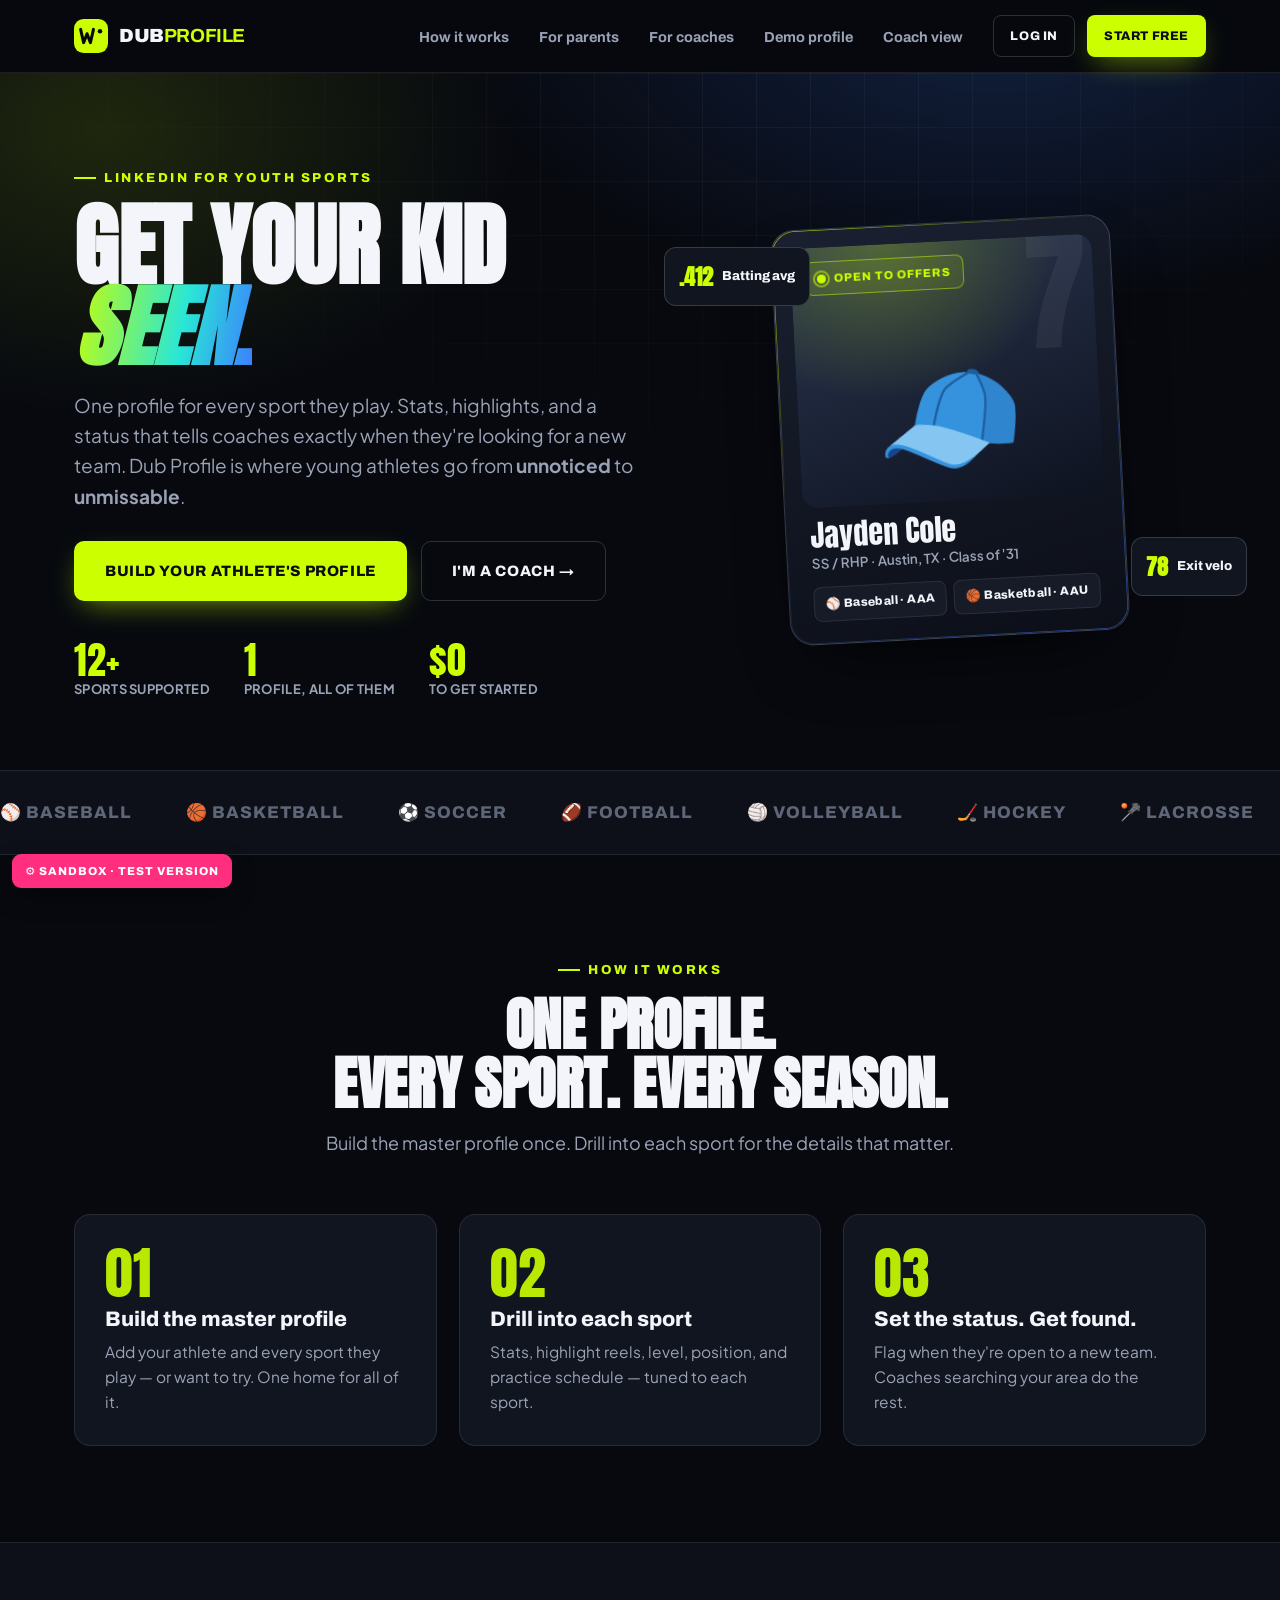
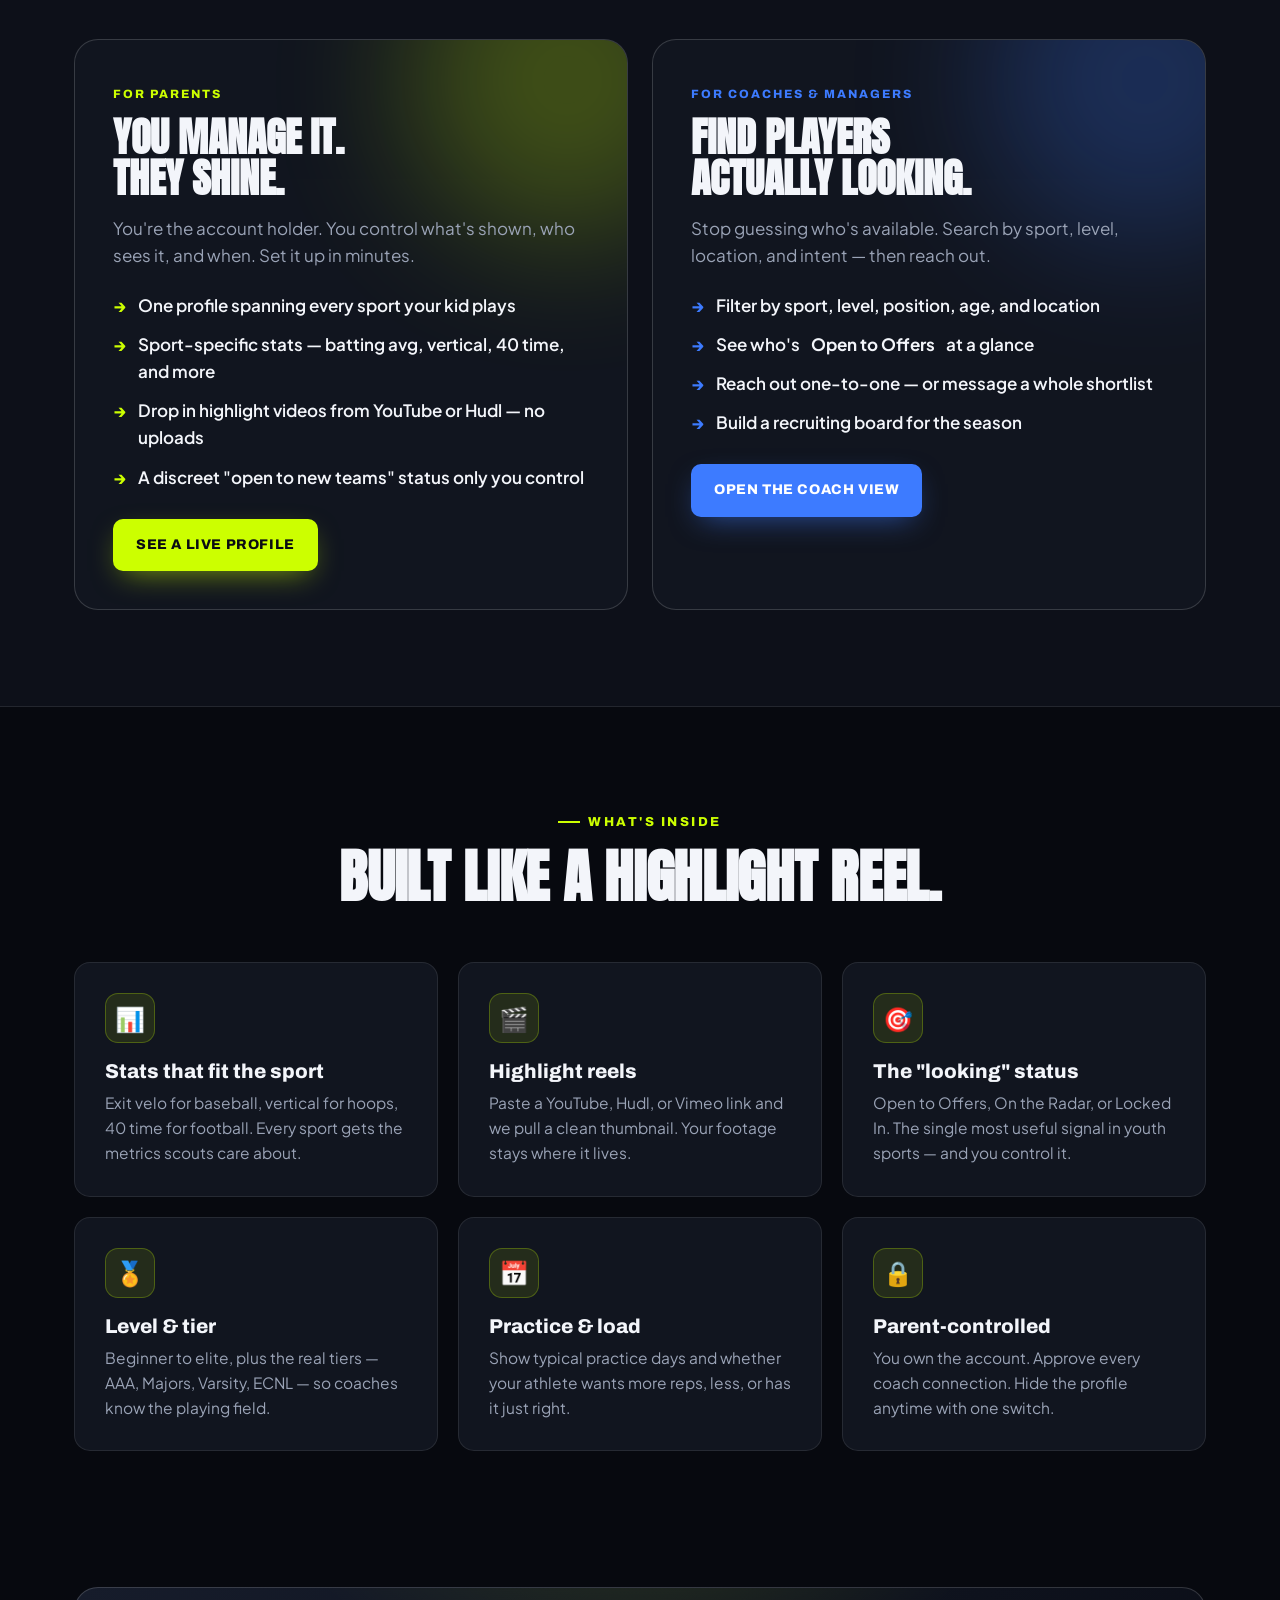
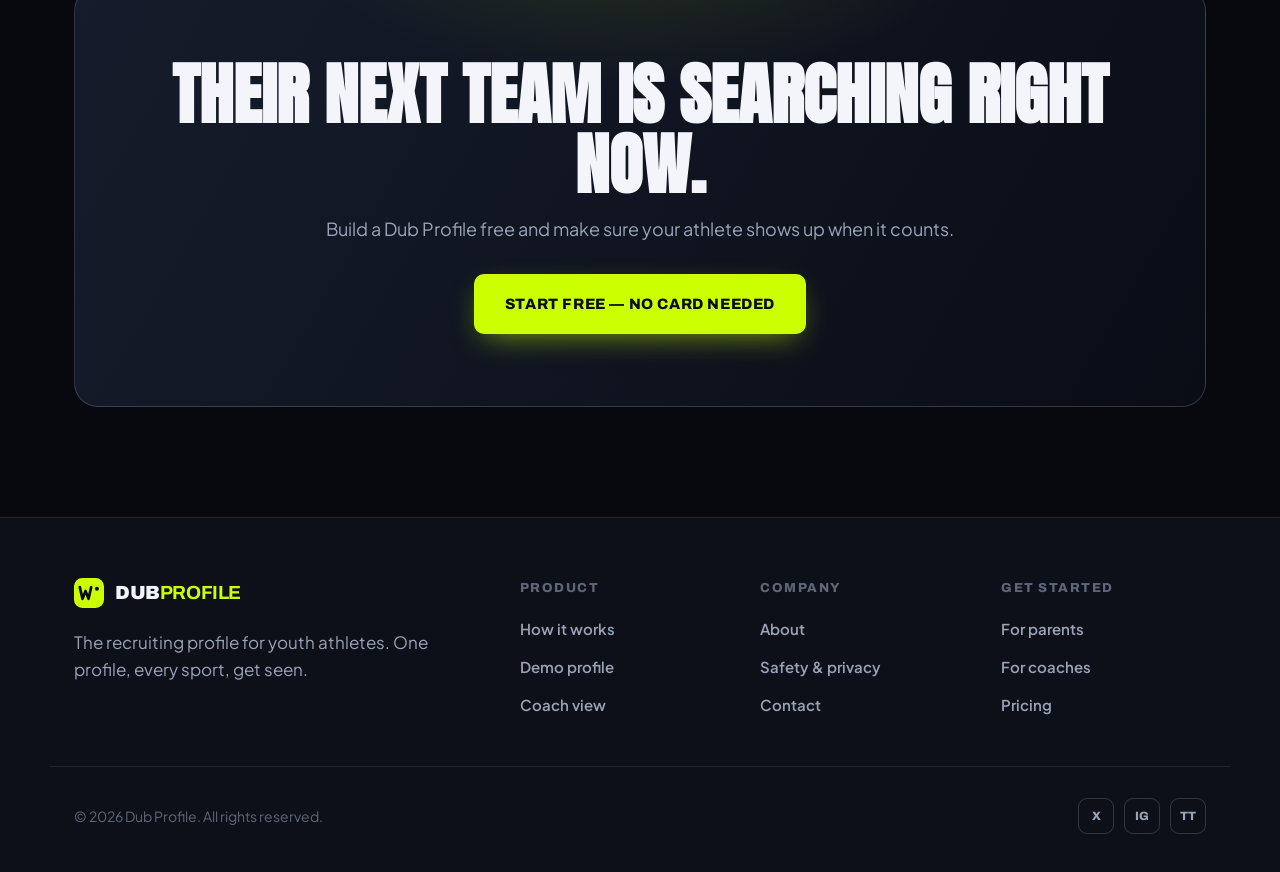
==== sandbox/index.html @ 16f97a12 "Add sandbox copy of site for safe experimentation - Full self-contained copy of the site under /sand" ====
<!DOCTYPE html>
<html lang="en">
<head>
  <meta charset="UTF-8" />
  <meta name="viewport" content="width=device-width, initial-scale=1.0" />
  <title>Dub Profile — The recruiting profile for youth athletes</title>
  <meta name="description" content="Dub Profile is where young athletes get seen. Build one master profile across every sport your kid plays, show stats and highlights, and let coaches find players who are actually looking. Free to start." />

  <meta property="og:type" content="website" />
  <meta property="og:title" content="Dub Profile — The recruiting profile for youth athletes" />
  <meta property="og:description" content="One profile, every sport. Built for parents. Loved by coaches." />
  <meta property="og:url" content="https://dubprofile.com" />
  <meta property="og:site_name" content="Dub Profile" />
  <meta name="twitter:card" content="summary_large_image" />
  <meta name="theme-color" content="#07090f" />

  <link rel="icon" href="assets/favicon.svg" type="image/svg+xml" />
  <link rel="preconnect" href="https://fonts.googleapis.com" />
  <link rel="preconnect" href="https://fonts.gstatic.com" crossorigin />
  <link href="https://fonts.googleapis.com/css2?family=Anton&family=Archivo:wght@500;600;700;800;900&family=Plus+Jakarta+Sans:wght@400;500;600;700&display=swap" rel="stylesheet" />
  <link rel="stylesheet" href="styles.css" />
</head>
<body>
  <a class="skip-link" href="#main">Skip to content</a>

  <header class="site-header" id="top">
    <div class="container header-inner">
      <a href="index.html" class="brand" aria-label="Dub Profile home">
        <span class="brand-mark" aria-hidden="true">
          <svg viewBox="0 0 36 36" width="34" height="34"><rect width="36" height="36" rx="10" fill="url(#g)"/><path d="M7 11l3.2 14 3.6-9.4L17.4 25 20.6 11" fill="none" stroke="#07090f" stroke-width="3.2" stroke-linecap="round" stroke-linejoin="round"/><circle cx="27.5" cy="13" r="2.4" fill="#07090f"/><defs><linearGradient id="g" x1="0" y1="0" x2="36" y2="36"><stop stop-color="#ccff00"/><stop offset="1" stop-color="#9fd000"/></linearGradient></defs></svg>
        </span>
        <span class="brand-name">DUB<b>PROFILE</b></span>
      </a>

      <nav class="main-nav" aria-label="Primary">
        <button class="nav-toggle" aria-expanded="false" aria-controls="nav-menu" aria-label="Toggle navigation"><span></span><span></span><span></span></button>
        <ul id="nav-menu" class="nav-menu">
          <li><a href="#how">How it works</a></li>
          <li><a href="#parents">For parents</a></li>
          <li><a href="#coaches">For coaches</a></li>
          <li><a href="athlete.html">Demo profile</a></li>
          <li><a href="discover.html">Coach view</a></li>
          <li class="nav-cta-group">
            <a href="#" class="btn btn-ghost btn-sm">Log in</a>
            <a href="#start" class="btn btn-primary btn-sm">Start free</a>
          </li>
        </ul>
      </nav>
    </div>
  </header>

  <main id="main">
    <!-- ===== Hero ===== -->
    <section class="hero">
      <div class="grid-overlay" aria-hidden="true"></div>
      <div class="container hero-grid">
        <div class="hero-copy" data-reveal>
          <span class="eyebrow">LinkedIn for youth sports</span>
          <h1>Get your kid <em class="grad-text">seen.</em></h1>
          <p class="lead">
            One profile for every sport they play. Stats, highlights, and a status that
            tells coaches exactly when they're looking for a new team. Dub Profile is where
            young athletes go from <strong>unnoticed</strong> to <strong>unmissable</strong>.
          </p>
          <div class="hero-actions" id="start">
            <a href="athlete.html" class="btn btn-primary btn-lg">Build your athlete's profile</a>
            <a href="discover.html" class="btn btn-ghost btn-lg">I'm a coach →</a>
          </div>
          <div class="hero-stats">
            <div class="hero-stat"><div class="num">12+</div><div class="lbl">Sports supported</div></div>
            <div class="hero-stat"><div class="num">1</div><div class="lbl">Profile, all of them</div></div>
            <div class="hero-stat"><div class="num">$0</div><div class="lbl">To get started</div></div>
          </div>
        </div>

        <div class="hero-visual" data-reveal>
          <div class="acard">
            <div class="acard-photo">
              <span class="jersey-no">7</span>
              <span class="acard-status"><span class="status-tag status-open"><span class="dot"></span>Open to Offers</span></span>
              <span class="silhouette">🧢</span>
            </div>
            <div class="acard-body">
              <div class="acard-name">Jayden Cole</div>
              <div class="acard-meta">SS / RHP · Austin, TX · Class of '31</div>
              <div class="acard-chips">
                <span class="sport-chip">⚾ Baseball · AAA</span>
                <span class="sport-chip">🏀 Basketball · AAU</span>
              </div>
            </div>
          </div>
          <div class="floaty floaty-1"><span class="big">.412</span> Batting avg</div>
          <div class="floaty floaty-2"><span class="big">78</span> Exit velo</div>
        </div>
      </div>
    </section>

    <!-- ===== Marquee ===== -->
    <div class="marquee-wrap" aria-hidden="true">
      <div class="marquee">
        <span>⚾ Baseball</span><span>🏀 Basketball</span><span>⚽ Soccer</span><span>🏈 Football</span>
        <span>🏐 Volleyball</span><span>🏒 Hockey</span><span>🥍 Lacrosse</span><span>🎾 Tennis</span>
        <span>🏊 Swim</span><span>🏃 Track</span><span>🤼 Wrestling</span><span>⛳ Golf</span>
        <span>⚾ Baseball</span><span>🏀 Basketball</span><span>⚽ Soccer</span><span>🏈 Football</span>
        <span>🏐 Volleyball</span><span>🏒 Hockey</span><span>🥍 Lacrosse</span><span>🎾 Tennis</span>
        <span>🏊 Swim</span><span>🏃 Track</span><span>🤼 Wrestling</span><span>⛳ Golf</span>
      </div>
    </div>

    <!-- ===== How it works ===== -->
    <section class="section" id="how">
      <div class="container">
        <div class="section-head" data-reveal>
          <span class="eyebrow">How it works</span>
          <h2>One profile.<br>Every sport. Every season.</h2>
          <p class="section-sub">Build the master profile once. Drill into each sport for the details that matter.</p>
        </div>
        <ol class="steps">
          <li class="step" data-reveal><div class="step-num">01</div><h3>Build the master profile</h3><p>Add your athlete and every sport they play — or want to try. One home for all of it.</p></li>
          <li class="step" data-reveal><div class="step-num">02</div><h3>Drill into each sport</h3><p>Stats, highlight reels, level, position, and practice schedule — tuned to each sport.</p></li>
          <li class="step" data-reveal><div class="step-num">03</div><h3>Set the status. Get found.</h3><p>Flag when they're open to a new team. Coaches searching your area do the rest.</p></li>
        </ol>
      </div>
    </section>

    <!-- ===== Two paths ===== -->
    <section class="section section-alt">
      <div class="container">
        <div class="split">
          <div class="path-card" id="parents" data-reveal>
            <span class="glow" aria-hidden="true"></span>
            <span class="tag">For parents</span>
            <h3>You manage it.<br>They shine.</h3>
            <p>You're the account holder. You control what's shown, who sees it, and when. Set it up in minutes.</p>
            <ul class="path-list">
              <li>One profile spanning every sport your kid plays</li>
              <li>Sport-specific stats — batting avg, vertical, 40 time, and more</li>
              <li>Drop in highlight videos from YouTube or Hudl — no uploads</li>
              <li>A discreet "open to new teams" status only you control</li>
            </ul>
            <a href="athlete.html" class="btn btn-primary">See a live profile</a>
          </div>

          <div class="path-card coach" id="coaches" data-reveal>
            <span class="glow" aria-hidden="true"></span>
            <span class="tag">For coaches &amp; managers</span>
            <h3>Find players<br>actually looking.</h3>
            <p>Stop guessing who's available. Search by sport, level, location, and intent — then reach out.</p>
            <ul class="path-list">
              <li>Filter by sport, level, position, age, and location</li>
              <li>See who's <strong>Open to Offers</strong> at a glance</li>
              <li>Reach out one-to-one — or message a whole shortlist</li>
              <li>Build a recruiting board for the season</li>
            </ul>
            <a href="discover.html" class="btn btn-blue">Open the coach view</a>
          </div>
        </div>
      </div>
    </section>

    <!-- ===== Features ===== -->
    <section class="section">
      <div class="container">
        <div class="section-head" data-reveal>
          <span class="eyebrow">What's inside</span>
          <h2>Built like a highlight reel.</h2>
        </div>
        <div class="feature-grid">
          <article class="feature-card" data-reveal><div class="feature-icon">📊</div><h3>Stats that fit the sport</h3><p>Exit velo for baseball, vertical for hoops, 40 time for football. Every sport gets the metrics scouts care about.</p></article>
          <article class="feature-card" data-reveal><div class="feature-icon">🎬</div><h3>Highlight reels</h3><p>Paste a YouTube, Hudl, or Vimeo link and we pull a clean thumbnail. Your footage stays where it lives.</p></article>
          <article class="feature-card" data-reveal><div class="feature-icon">🎯</div><h3>The "looking" status</h3><p>Open to Offers, On the Radar, or Locked In. The single most useful signal in youth sports — and you control it.</p></article>
          <article class="feature-card" data-reveal><div class="feature-icon">🏅</div><h3>Level &amp; tier</h3><p>Beginner to elite, plus the real tiers — AAA, Majors, Varsity, ECNL — so coaches know the playing field.</p></article>
          <article class="feature-card" data-reveal><div class="feature-icon">📅</div><h3>Practice &amp; load</h3><p>Show typical practice days and whether your athlete wants more reps, less, or has it just right.</p></article>
          <article class="feature-card" data-reveal><div class="feature-icon">🔒</div><h3>Parent-controlled</h3><p>You own the account. Approve every coach connection. Hide the profile anytime with one switch.</p></article>
        </div>
      </div>
    </section>

    <!-- ===== Final CTA ===== -->
    <section class="cta-final">
      <div class="container">
        <div class="cta-card" data-reveal>
          <h2>Their next team is searching right now.</h2>
          <p>Build a Dub Profile free and make sure your athlete shows up when it counts.</p>
          <a href="athlete.html" class="btn btn-primary btn-lg">Start free — no card needed</a>
        </div>
      </div>
    </section>
  </main>

  <footer class="site-footer">
    <div class="container footer-grid">
      <div class="footer-brand">
        <a href="index.html" class="brand"><span class="brand-mark" aria-hidden="true"><svg viewBox="0 0 36 36" width="30" height="30"><rect width="36" height="36" rx="10" fill="url(#gf)"/><path d="M7 11l3.2 14 3.6-9.4L17.4 25 20.6 11" fill="none" stroke="#07090f" stroke-width="3.2" stroke-linecap="round" stroke-linejoin="round"/><circle cx="27.5" cy="13" r="2.4" fill="#07090f"/><defs><linearGradient id="gf" x1="0" y1="0" x2="36" y2="36"><stop stop-color="#ccff00"/><stop offset="1" stop-color="#9fd000"/></linearGradient></defs></svg></span><span class="brand-name">DUB<b>PROFILE</b></span></a>
        <p class="footer-tagline">The recruiting profile for youth athletes. One profile, every sport, get seen.</p>
      </div>
      <nav class="footer-col" aria-label="Product"><h4>Product</h4><ul><li><a href="#how">How it works</a></li><li><a href="athlete.html">Demo profile</a></li><li><a href="discover.html">Coach view</a></li></ul></nav>
      <nav class="footer-col" aria-label="Company"><h4>Company</h4><ul><li><a href="#">About</a></li><li><a href="#">Safety &amp; privacy</a></li><li><a href="#">Contact</a></li></ul></nav>
      <nav class="footer-col" aria-label="Get started"><h4>Get started</h4><ul><li><a href="athlete.html">For parents</a></li><li><a href="discover.html">For coaches</a></li><li><a href="#">Pricing</a></li></ul></nav>
    </div>
    <div class="container footer-bottom">
      <p>&copy; <span data-year>2026</span> Dub Profile. All rights reserved.</p>
      <div class="footer-social"><a href="#" aria-label="X">X</a><a href="#" aria-label="Instagram">IG</a><a href="#" aria-label="TikTok">TT</a></div>
    </div>
  </footer>

  <script src="data.js"></script>
  <script src="app.js" defer></script>
</body>
</html>
---- sandbox/styles.css ----
/* ============================================================
   DUB PROFILE — design system
   Dark, electric, athletic. Trading-card energy.
   ============================================================ */

:root {
  --bg:        #07090f;
  --bg-2:      #0d1019;
  --panel:     #11151f;
  --panel-2:   #161b27;
  --line:      rgba(255,255,255,.09);
  --line-2:    rgba(255,255,255,.16);

  --ink:       #f3f5fa;
  --muted:     #9aa3b6;
  --faint:     #5e6678;

  --volt:      #ccff00;   /* signature win-green */
  --volt-deep: #9fd000;
  --blue:      #3d7bff;
  --magenta:   #ff2e7e;
  --cyan:      #29e7d6;

  --r:    16px;
  --r-sm: 9px;
  --r-lg: 24px;

  --maxw: 1180px;

  --shadow:    0 30px 70px -30px rgba(0,0,0,.85);
  --glow-volt: 0 0 0 1px rgba(204,255,0,.35), 0 12px 40px -10px rgba(204,255,0,.35);

  --display: 'Anton', 'Arial Narrow', sans-serif;
  --head:    'Archivo', system-ui, sans-serif;
  --body:    'Plus Jakarta Sans', system-ui, -apple-system, sans-serif;
}

* { box-sizing: border-box; }

html { scroll-behavior: smooth; scroll-padding-top: 90px; }

body {
  margin: 0;
  background: var(--bg);
  color: var(--ink);
  font-family: var(--body);
  font-size: 17px;
  line-height: 1.6;
  -webkit-font-smoothing: antialiased;
  overflow-x: hidden;
}

img { max-width: 100%; display: block; }
a { color: inherit; text-decoration: none; }

.container { width: 100%; max-width: var(--maxw); margin: 0 auto; padding: 0 24px; }
.container.narrow { max-width: 820px; }

.visually-hidden,
.skip-link:not(:focus) {
  position: absolute; width: 1px; height: 1px; padding: 0; margin: -1px;
  overflow: hidden; clip: rect(0 0 0 0); white-space: nowrap; border: 0;
}
.skip-link {
  position: fixed; top: 12px; left: 12px; z-index: 999;
  background: var(--volt); color: #000; padding: 10px 16px; border-radius: 6px;
  font-weight: 800;
}

/* ---------- Typography ---------- */
h1, h2, h3 { margin: 0; line-height: 1.02; }

.display {
  font-family: var(--display);
  font-weight: 400;
  text-transform: uppercase;
  letter-spacing: .5px;
  line-height: .92;
}

.eyebrow {
  display: inline-flex; align-items: center; gap: 8px;
  font-family: var(--head);
  font-weight: 800;
  font-size: 13px;
  letter-spacing: 2.5px;
  text-transform: uppercase;
  color: var(--volt);
}
.eyebrow::before {
  content: ""; width: 22px; height: 2px; background: var(--volt);
}

.grad-text {
  background: linear-gradient(100deg, var(--volt), var(--cyan) 60%, var(--blue));
  -webkit-background-clip: text; background-clip: text; color: transparent;
}

/* ---------- Buttons (sharp, athletic — no pills) ---------- */
.btn {
  --b: var(--ink);
  display: inline-flex; align-items: center; justify-content: center; gap: 9px;
  font-family: var(--head);
  font-weight: 800;
  font-size: 14px;
  letter-spacing: .6px;
  text-transform: uppercase;
  padding: 14px 22px;
  border-radius: 10px;
  border: 1.5px solid transparent;
  cursor: pointer;
  transition: transform .12s ease, box-shadow .2s ease, background .2s ease, color .2s ease;
  white-space: nowrap;
}
.btn:active { transform: translateY(1px); }

.btn-primary {
  background: var(--volt); color: #0a0c12;
  box-shadow: 0 10px 30px -10px rgba(204,255,0,.6);
}
.btn-primary:hover { box-shadow: var(--glow-volt); transform: translateY(-2px); }

.btn-blue { background: var(--blue); color: #fff; box-shadow: 0 10px 30px -10px rgba(61,123,255,.6); }
.btn-blue:hover { transform: translateY(-2px); }

.btn-ghost { background: transparent; color: var(--ink); border-color: var(--line-2); }
.btn-ghost:hover { border-color: var(--volt); color: var(--volt); }

.btn-outline { background: transparent; color: var(--ink); border-color: var(--line-2); }
.btn-outline:hover { border-color: var(--ink); background: rgba(255,255,255,.04); }

.btn-light { background: #fff; color: #0a0c12; }
.btn-light:hover { transform: translateY(-2px); box-shadow: 0 16px 40px -14px rgba(255,255,255,.4); }

.btn-lg { padding: 17px 30px; font-size: 15px; }
.btn-sm { padding: 10px 16px; font-size: 12.5px; border-radius: 8px; }
.btn-block { width: 100%; }

/* ---------- Header ---------- */
.site-header {
  position: sticky; top: 0; z-index: 100;
  background: rgba(7,9,15,.72);
  backdrop-filter: blur(14px);
  border-bottom: 1px solid var(--line);
}
.header-inner { display: flex; align-items: center; justify-content: space-between; height: 72px; }

.brand { display: inline-flex; align-items: center; gap: 11px; font-family: var(--head); font-weight: 900; }
.brand-mark { display: grid; place-items: center; }
.brand-name { font-size: 19px; letter-spacing: -.4px; }
.brand-name b { color: var(--volt); }

.main-nav { display: flex; align-items: center; }
.nav-menu { list-style: none; display: flex; align-items: center; gap: 30px; margin: 0; padding: 0; }
.nav-menu a:not(.btn) {
  font-family: var(--head); font-weight: 700; font-size: 14.5px; color: var(--muted);
  transition: color .15s;
}
.nav-menu a:not(.btn):hover { color: var(--ink); }
.nav-cta-group { display: flex; align-items: center; gap: 12px; }

.nav-toggle { display: none; background: none; border: 0; cursor: pointer; padding: 8px; }
.nav-toggle span { display: block; width: 24px; height: 2.5px; background: var(--ink); border-radius: 2px; margin: 5px 0; transition: .25s; }

/* ---------- Hero ---------- */
.hero { position: relative; padding: 86px 0 70px; overflow: hidden; }
.hero::before {
  content: ""; position: absolute; inset: 0; z-index: -2;
  background:
    radial-gradient(900px 480px at 78% -8%, rgba(61,123,255,.20), transparent 60%),
    radial-gradient(760px 520px at 8% 8%, rgba(204,255,0,.12), transparent 55%);
}
.grid-overlay {
  position: absolute; inset: 0; z-index: -1; opacity: .5;
  background-image:
    linear-gradient(var(--line) 1px, transparent 1px),
    linear-gradient(90deg, var(--line) 1px, transparent 1px);
  background-size: 54px 54px;
  -webkit-mask-image: radial-gradient(1100px 600px at 60% 0%, #000, transparent 75%);
          mask-image: radial-gradient(1100px 600px at 60% 0%, #000, transparent 75%);
}

.hero-grid { display: grid; grid-template-columns: 1.05fr .95fr; gap: 56px; align-items: center; }

.hero h1 {
  font-family: var(--display); text-transform: uppercase;
  font-size: clamp(46px, 7vw, 92px); line-height: .9; letter-spacing: -.5px;
  margin: 18px 0 0;
}
.hero h1 em { font-style: italic; }
.hero .lead { font-size: 19px; color: var(--muted); max-width: 30em; margin: 22px 0 0; }

.hero-actions { display: flex; flex-wrap: wrap; gap: 14px; margin-top: 30px; }

.hero-stats { display: flex; gap: 34px; margin-top: 40px; flex-wrap: wrap; }
.hero-stat .num { font-family: var(--display); font-size: 38px; color: var(--volt); line-height: 1; }
.hero-stat .lbl { font-size: 13px; color: var(--muted); letter-spacing: .3px; text-transform: uppercase; font-weight: 700; }

/* ---------- Athlete trading card (hero visual) ---------- */
.hero-visual { position: relative; display: grid; place-items: center; }

.acard {
  position: relative; width: 340px; border-radius: var(--r-lg);
  background: linear-gradient(165deg, #1a2030, #0c0f18);
  border: 1px solid var(--line-2);
  box-shadow: var(--shadow);
  padding: 18px; transform: rotate(-3deg);
  transition: transform .4s cubic-bezier(.2,.8,.2,1);
}
.hero-visual:hover .acard { transform: rotate(0); }
.acard::before {
  content: ""; position: absolute; inset: 0; border-radius: inherit; padding: 1px;
  background: linear-gradient(140deg, rgba(204,255,0,.6), transparent 40%, rgba(61,123,255,.5));
  -webkit-mask: linear-gradient(#000 0 0) content-box, linear-gradient(#000 0 0);
  -webkit-mask-composite: xor; mask-composite: exclude; pointer-events: none;
}
.acard-photo {
  height: 260px; border-radius: 16px; position: relative; overflow: hidden;
  background:
    radial-gradient(120% 120% at 30% 0%, rgba(204,255,0,.25), transparent 50%),
    linear-gradient(160deg, #2a3550, #0e1320);
  display: grid; place-items: end center;
}
.acard-photo .jersey-no {
  position: absolute; top: -8px; right: 6px; font-family: var(--display);
  font-size: 130px; color: rgba(255,255,255,.06); line-height: 1;
}
.acard-photo .silhouette { font-size: 120px; filter: grayscale(.2); margin-bottom: -6px; }
.acard-status {
  position: absolute; top: 14px; left: 14px;
}

.acard-body { padding: 14px 6px 4px; }
.acard-name { font-family: var(--display); font-size: 30px; line-height: .9; }
.acard-meta { color: var(--muted); font-size: 13.5px; font-weight: 600; margin-top: 4px; }
.acard-chips { display: flex; gap: 7px; flex-wrap: wrap; margin-top: 12px; }

.sport-chip {
  display: inline-flex; align-items: center; gap: 6px;
  font-family: var(--head); font-weight: 800; font-size: 12px; letter-spacing: .4px;
  padding: 7px 11px; border-radius: 8px;
  background: var(--panel-2); border: 1px solid var(--line); color: var(--ink);
}

.floaty {
  position: absolute; background: var(--panel); border: 1px solid var(--line-2);
  border-radius: 12px; padding: 11px 14px; box-shadow: var(--shadow);
  font-family: var(--head); font-weight: 800; font-size: 13px;
  display: flex; align-items: center; gap: 9px;
}
.floaty .big { font-family: var(--display); font-size: 22px; color: var(--volt); }
.floaty-1 { top: 6%; left: -6%; }
.floaty-2 { bottom: 10%; right: -8%; }

/* ---------- Status tag (the signature feature) ---------- */
.status-tag {
  display: inline-flex; align-items: center; gap: 8px;
  font-family: var(--head); font-weight: 800; font-size: 11.5px; letter-spacing: 1px;
  text-transform: uppercase; padding: 7px 12px 7px 11px;
  border-radius: 8px; border: 1px solid;
  backdrop-filter: blur(4px);
}
.status-tag .dot { width: 9px; height: 9px; border-radius: 50%; position: relative; }
.status-tag .dot::after {
  content: ""; position: absolute; inset: -4px; border-radius: 50%;
  border: 2px solid currentColor; opacity: .55; animation: pulse 1.8s ease-out infinite;
}
@keyframes pulse { 0% { transform: scale(.7); opacity: .7; } 100% { transform: scale(1.7); opacity: 0; } }

.status-open    { color: var(--volt);    border-color: rgba(204,255,0,.5);  background: rgba(204,255,0,.08); }
.status-open .dot    { background: var(--volt); }
.status-radar   { color: var(--cyan);    border-color: rgba(41,231,214,.5); background: rgba(41,231,214,.08); }
.status-radar .dot   { background: var(--cyan); }
.status-locked  { color: var(--muted);   border-color: var(--line-2);        background: rgba(255,255,255,.03); }
.status-locked .dot  { background: var(--faint); }
.status-locked .dot::after { animation: none; }

/* ---------- Sections ---------- */
.section { padding: 96px 0; position: relative; }
.section-alt { background: var(--bg-2); border-top: 1px solid var(--line); border-bottom: 1px solid var(--line); }

.section-head { max-width: 720px; margin: 0 auto 56px; text-align: center; }
.section-head.left { margin-left: 0; text-align: left; }
.section-head h2 {
  font-family: var(--display); text-transform: uppercase;
  font-size: clamp(34px, 5vw, 58px); margin-top: 14px; letter-spacing: -.3px;
}
.section-sub { color: var(--muted); font-size: 18px; margin-top: 16px; }

/* ---------- Marquee logos ---------- */
.marquee-wrap { padding: 28px 0; border-top: 1px solid var(--line); border-bottom: 1px solid var(--line); background: var(--bg-2); overflow: hidden; }
.marquee { display: flex; gap: 54px; white-space: nowrap; animation: scroll 28s linear infinite; width: max-content; }
.marquee span { font-family: var(--head); font-weight: 800; font-size: 17px; color: var(--faint); letter-spacing: 1px; text-transform: uppercase; }
@keyframes scroll { to { transform: translateX(-50%); } }

/* ---------- Split: parents / coaches ---------- */
.split { display: grid; grid-template-columns: 1fr 1fr; gap: 24px; }
.path-card {
  position: relative; padding: 38px; border-radius: var(--r-lg); overflow: hidden;
  border: 1px solid var(--line-2); background: var(--panel);
}
.path-card .tag { font-family: var(--head); font-weight: 800; font-size: 12px; letter-spacing: 2px; text-transform: uppercase; color: var(--volt); }
.path-card.coach .tag { color: var(--blue); }
.path-card h3 { font-family: var(--display); font-size: 40px; text-transform: uppercase; margin: 12px 0 14px; }
.path-card p { color: var(--muted); }
.path-list { list-style: none; padding: 0; margin: 22px 0 28px; display: grid; gap: 12px; }
.path-list li { display: flex; gap: 11px; align-items: flex-start; font-weight: 600; }
.path-list li::before { content: "→"; color: var(--volt); font-weight: 900; }
.path-card.coach .path-list li::before { color: var(--blue); }
.path-card .glow { position: absolute; width: 320px; height: 320px; border-radius: 50%; filter: blur(70px); opacity: .25; z-index: 0; }
.path-card .glow { background: var(--volt); top: -120px; right: -100px; }
.path-card.coach .glow { background: var(--blue); }
.path-card > * { position: relative; z-index: 1; }

/* ---------- Feature grid ---------- */
.feature-grid { display: grid; grid-template-columns: repeat(3, 1fr); gap: 20px; }
.feature-card {
  padding: 30px; border-radius: var(--r); background: var(--panel);
  border: 1px solid var(--line); transition: border-color .2s, transform .2s, background .2s;
}
.feature-card:hover { border-color: var(--line-2); transform: translateY(-4px); background: var(--panel-2); }
.feature-icon {
  width: 50px; height: 50px; border-radius: 13px; display: grid; place-items: center;
  font-size: 24px; background: rgba(204,255,0,.1); border: 1px solid rgba(204,255,0,.25); margin-bottom: 18px;
}
.feature-card h3 { font-family: var(--head); font-weight: 800; font-size: 20px; }
.feature-card p { color: var(--muted); margin: 10px 0 0; font-size: 15.5px; }

/* ---------- Steps ---------- */
.steps { list-style: none; counter-reset: s; padding: 0; margin: 0; display: grid; grid-template-columns: repeat(3,1fr); gap: 22px; }
.step { position: relative; padding: 30px; border-radius: var(--r); background: var(--panel); border: 1px solid var(--line); }
.step-num { font-family: var(--display); font-size: 56px; color: var(--volt); line-height: 1; opacity: .9; }
.step h3 { font-family: var(--head); font-weight: 800; font-size: 21px; margin: 8px 0 10px; }
.step p { color: var(--muted); margin: 0; font-size: 15.5px; }

/* ---------- Final CTA ---------- */
.cta-final { padding: 40px 0 110px; }
.cta-card {
  position: relative; overflow: hidden; text-align: center;
  padding: 72px 32px; border-radius: var(--r-lg);
  background: linear-gradient(120deg, #161c2b, #0a0d16);
  border: 1px solid var(--line-2);
}
.cta-card::after {
  content: ""; position: absolute; inset: 0; z-index: 0; opacity: .5;
  background: radial-gradient(600px 300px at 50% -20%, rgba(204,255,0,.25), transparent 60%);
}
.cta-card > * { position: relative; z-index: 1; }
.cta-card h2 { font-family: var(--display); font-size: clamp(36px,5.5vw,68px); text-transform: uppercase; }
.cta-card p { color: var(--muted); font-size: 18px; margin: 16px auto 30px; max-width: 36em; }

/* ---------- Footer ---------- */
.site-footer { border-top: 1px solid var(--line); background: var(--bg-2); padding: 60px 0 30px; }
.footer-grid { display: grid; grid-template-columns: 2fr 1fr 1fr 1fr; gap: 36px; }
.footer-tagline { color: var(--muted); margin: 14px 0 0; max-width: 24em; }
.footer-col h4 { font-family: var(--head); font-weight: 800; font-size: 13px; letter-spacing: 1.5px; text-transform: uppercase; color: var(--faint); margin: 0 0 16px; }
.footer-col ul { list-style: none; padding: 0; margin: 0; display: grid; gap: 11px; }
.footer-col a { color: var(--muted); font-weight: 600; font-size: 15px; }
.footer-col a:hover { color: var(--ink); }
.footer-bottom { display: flex; justify-content: space-between; align-items: center; margin-top: 48px; padding-top: 24px; border-top: 1px solid var(--line); color: var(--faint); font-size: 14px; }
.footer-social { display: flex; gap: 10px; }
.footer-social a { width: 36px; height: 36px; display: grid; place-items: center; border: 1px solid var(--line-2); border-radius: 9px; font-family: var(--head); font-weight: 800; font-size: 12px; color: var(--muted); }
.footer-social a:hover { border-color: var(--volt); color: var(--volt); }

/* ============================================================
   APP PAGES (athlete / sport / discover)
   ============================================================ */
.subnav { display: flex; align-items: center; gap: 14px; padding: 18px 0; color: var(--muted); font-weight: 700; font-size: 14px; }
.subnav a { color: var(--muted); display: inline-flex; align-items: center; gap: 7px; }
.subnav a:hover { color: var(--volt); }
.crumb-sep { color: var(--faint); }

/* Athlete master profile */
.profile-hero { padding: 30px 0 10px; position: relative; }
.profile-banner {
  height: 200px; border-radius: var(--r-lg); position: relative; overflow: hidden;
  background:
    radial-gradient(110% 180% at 12% 0%, rgba(204,255,0,.30), transparent 45%),
    radial-gradient(120% 160% at 95% 10%, rgba(61,123,255,.35), transparent 50%),
    linear-gradient(120deg, #1b2236, #0a0e18);
  border: 1px solid var(--line-2);
}
.profile-banner .watermark { position: absolute; right: 24px; bottom: -34px; font-family: var(--display); font-size: 200px; color: rgba(255,255,255,.05); line-height: 1; }

.profile-id { display: flex; gap: 26px; align-items: flex-end; margin-top: -64px; padding: 0 8px; position: relative; z-index: 2; flex-wrap: wrap; }
.profile-avatar {
  width: 140px; height: 140px; border-radius: 22px; flex: 0 0 auto;
  background: linear-gradient(160deg, #2b354f, #11151f);
  border: 3px solid var(--bg); display: grid; place-items: center;
  font-family: var(--display); font-size: 52px; color: var(--volt);
  box-shadow: var(--shadow);
}
.profile-id-main { flex: 1 1 320px; padding-bottom: 6px; }
.profile-id-main h1 { font-family: var(--display); font-size: clamp(40px,6vw,68px); text-transform: uppercase; line-height: .9; }
.profile-id-meta { display: flex; flex-wrap: wrap; gap: 8px 18px; color: var(--muted); font-weight: 600; margin-top: 10px; }
.profile-id-meta b { color: var(--ink); }
.profile-id-actions { display: flex; gap: 12px; padding-bottom: 8px; flex-wrap: wrap; }

.section-label { font-family: var(--head); font-weight: 800; letter-spacing: 1.5px; text-transform: uppercase; font-size: 13px; color: var(--faint); margin: 50px 0 18px; }

/* Sport cards on master profile */
.sport-grid { display: grid; grid-template-columns: repeat(auto-fill, minmax(280px, 1fr)); gap: 20px; }
.sportcard {
  position: relative; display: block; border-radius: var(--r); overflow: hidden;
  border: 1px solid var(--line-2); background: var(--panel);
  transition: transform .2s, border-color .2s, box-shadow .2s; text-align: left;
}
.sportcard:hover { transform: translateY(-5px); border-color: var(--volt); box-shadow: 0 24px 50px -24px rgba(204,255,0,.3); }
.sportcard-top {
  height: 132px; position: relative; display: flex; align-items: center; justify-content: center;
  font-size: 58px;
}
.sportcard-fav { position: absolute; top: 12px; right: 14px; font-size: 20px; filter: drop-shadow(0 2px 6px rgba(0,0,0,.5)); }
.sportcard-status { position: absolute; left: 14px; bottom: 14px; }
.sportcard-body { padding: 18px; }
.sportcard-body h3 { font-family: var(--display); font-size: 28px; text-transform: uppercase; }
.sportcard-line { color: var(--muted); font-size: 14px; font-weight: 600; margin-top: 6px; display: flex; gap: 8px; flex-wrap: wrap; }
.sportcard-line .lvl { color: var(--volt); }
.sportcard-cta { display: flex; align-items: center; gap: 8px; margin-top: 16px; font-family: var(--head); font-weight: 800; font-size: 13px; text-transform: uppercase; letter-spacing: .5px; color: var(--ink); }
.sportcard:hover .sportcard-cta { color: var(--volt); }
.sportcard-cta .arrow { transition: transform .2s; }
.sportcard:hover .sportcard-cta .arrow { transform: translateX(5px); }

/* add-sport tile */
.addcard {
  border: 1.5px dashed var(--line-2); background: transparent; border-radius: var(--r);
  display: grid; place-items: center; min-height: 280px; color: var(--muted);
  font-family: var(--head); font-weight: 800; text-transform: uppercase; letter-spacing: .5px; cursor: pointer;
  transition: border-color .2s, color .2s;
}
.addcard:hover { border-color: var(--volt); color: var(--volt); }
.addcard .plus { font-size: 40px; line-height: 1; }

/* Sport detail page */
.sport-head { display: grid; grid-template-columns: 1fr auto; gap: 24px; align-items: center; padding: 22px 0 8px; }
.sport-title { display: flex; align-items: center; gap: 18px; }
.sport-emoji { font-size: 56px; }
.sport-title h1 { font-family: var(--display); font-size: clamp(40px,6vw,72px); text-transform: uppercase; line-height: .9; }
.sport-title .who { color: var(--muted); font-weight: 700; margin-top: 4px; }

.detail-grid { display: grid; grid-template-columns: 1.4fr 1fr; gap: 24px; align-items: start; margin-top: 26px; }
@media (max-width: 900px){ .detail-grid { grid-template-columns: 1fr; } }

.panel { background: var(--panel); border: 1px solid var(--line); border-radius: var(--r); padding: 26px; }
.panel + .panel { margin-top: 24px; }
.panel-title { font-family: var(--head); font-weight: 800; text-transform: uppercase; letter-spacing: 1px; font-size: 14px; color: var(--faint); margin: 0 0 18px; display: flex; align-items: center; justify-content: space-between; }

/* stat blocks */
.stat-grid { display: grid; grid-template-columns: repeat(auto-fill, minmax(120px,1fr)); gap: 14px; }
.stat {
  background: var(--bg-2); border: 1px solid var(--line); border-radius: 12px; padding: 16px;
  position: relative; overflow: hidden;
}
.stat .v { font-family: var(--display); font-size: 34px; line-height: 1; color: var(--ink); }
.stat .k { font-size: 11.5px; text-transform: uppercase; letter-spacing: .8px; color: var(--muted); font-weight: 700; margin-top: 8px; }
.stat.accent .v { color: var(--volt); }

.tier-row { display: flex; flex-wrap: wrap; gap: 10px; }
.tier {
  font-family: var(--head); font-weight: 800; font-size: 13px; padding: 9px 14px; border-radius: 9px;
  background: var(--bg-2); border: 1px solid var(--line); color: var(--muted);
  text-transform: uppercase; letter-spacing: .5px;
}
.tier.on { background: rgba(204,255,0,.12); border-color: rgba(204,255,0,.4); color: var(--volt); }

/* highlight reel */
.reel { display: grid; grid-template-columns: repeat(2,1fr); gap: 14px; }
.reel-item {
  position: relative; border-radius: 12px; overflow: hidden; aspect-ratio: 16/10;
  border: 1px solid var(--line-2); display: grid; place-items: center; cursor: pointer;
}
.reel-item .play {
  width: 54px; height: 54px; border-radius: 50%; background: rgba(0,0,0,.5);
  display: grid; place-items: center; border: 2px solid #fff; backdrop-filter: blur(2px);
  transition: transform .2s, background .2s;
}
.reel-item:hover .play { transform: scale(1.1); background: var(--volt); }
.reel-item:hover .play .tri { border-left-color: #000; }
.play .tri { width: 0; height: 0; border-left: 16px solid #fff; border-top: 10px solid transparent; border-bottom: 10px solid transparent; margin-left: 4px; }
.reel-item .cap { position: absolute; left: 12px; bottom: 10px; font-family: var(--head); font-weight: 800; font-size: 13px; text-shadow: 0 2px 8px rgba(0,0,0,.8); }
.reel-item .dur { position: absolute; right: 10px; bottom: 10px; font-size: 11px; font-weight: 700; background: rgba(0,0,0,.7); padding: 3px 7px; border-radius: 6px; }

.photo-grid { display: grid; grid-template-columns: repeat(3,1fr); gap: 12px; }
.photo {
  aspect-ratio: 1; border-radius: 12px; border: 1px solid var(--line-2);
  display: grid; place-items: center; font-size: 34px; position: relative; overflow: hidden;
}

/* practice / availability side */
.kv { display: flex; justify-content: space-between; align-items: center; padding: 13px 0; border-bottom: 1px solid var(--line); }
.kv:last-child { border-bottom: 0; }
.kv .k { color: var(--muted); font-weight: 600; font-size: 14.5px; }
.kv .v { font-family: var(--head); font-weight: 800; }

.intent-card { text-align: center; }
.intent-card .status-tag { font-size: 13px; padding: 10px 16px; }
.want-meter { display: flex; gap: 6px; margin-top: 8px; }
.want-meter .seg { flex: 1; height: 8px; border-radius: 4px; background: var(--bg-2); border: 1px solid var(--line); }
.want-meter .seg.on { background: var(--volt); border-color: var(--volt); }

/* ---------- Discover (coach) ---------- */
.discover-head { padding: 36px 0 10px; }
.discover-head h1 { font-family: var(--display); font-size: clamp(40px,6vw,70px); text-transform: uppercase; line-height: .9; }
.discover-layout { display: grid; grid-template-columns: 270px 1fr; gap: 28px; align-items: start; margin: 24px 0 80px; }
@media (max-width: 900px){ .discover-layout { grid-template-columns: 1fr; } }

.filters { position: sticky; top: 90px; background: var(--panel); border: 1px solid var(--line); border-radius: var(--r); padding: 22px; }
.filter-group { padding: 16px 0; border-bottom: 1px solid var(--line); }
.filter-group:first-child { padding-top: 0; }
.filter-group:last-child { border-bottom: 0; padding-bottom: 0; }
.filter-group h4 { font-family: var(--head); font-weight: 800; text-transform: uppercase; letter-spacing: 1px; font-size: 12.5px; color: var(--faint); margin: 0 0 12px; }
.chips { display: flex; flex-wrap: wrap; gap: 8px; }
.chip {
  font-family: var(--head); font-weight: 700; font-size: 12.5px; padding: 8px 12px; border-radius: 8px;
  background: var(--bg-2); border: 1px solid var(--line); color: var(--muted); cursor: pointer;
  transition: .15s; user-select: none;
}
.chip:hover { border-color: var(--line-2); color: var(--ink); }
.chip.on { background: var(--volt); border-color: var(--volt); color: #0a0c12; }
.range-input { width: 100%; accent-color: var(--volt); }

.discover-toolbar { display: flex; justify-content: space-between; align-items: center; margin-bottom: 18px; flex-wrap: wrap; gap: 12px; }
.result-count { font-family: var(--head); font-weight: 800; }
.result-count b { color: var(--volt); }

.recruit-grid { display: grid; grid-template-columns: repeat(auto-fill, minmax(255px,1fr)); gap: 18px; }
.recruit {
  border-radius: var(--r); border: 1px solid var(--line-2); background: var(--panel); overflow: hidden;
  display: flex; flex-direction: column; transition: transform .2s, border-color .2s;
}
.recruit:hover { transform: translateY(-4px); border-color: var(--line-2); }
.recruit-top { height: 92px; position: relative; display: flex; align-items: flex-end; padding: 12px; }
.recruit-av {
  width: 58px; height: 58px; border-radius: 14px; border: 2px solid var(--bg); margin-bottom: -28px;
  display: grid; place-items: center; font-family: var(--display); font-size: 24px; color: var(--volt);
  background: linear-gradient(160deg,#2b354f,#11151f); position: relative; z-index: 2;
}
.recruit-top .status-tag { position: absolute; top: 12px; right: 12px; font-size: 10px; padding: 5px 9px; }
.recruit-body { padding: 36px 16px 16px; flex: 1; display: flex; flex-direction: column; }
.recruit-body h3 { font-family: var(--display); font-size: 24px; text-transform: uppercase; line-height: .9; }
.recruit-meta { color: var(--muted); font-size: 13px; font-weight: 600; margin: 6px 0 12px; }
.recruit-tags { display: flex; flex-wrap: wrap; gap: 6px; margin-bottom: 16px; }
.mini-tag { font-size: 11px; font-weight: 700; padding: 5px 9px; border-radius: 7px; background: var(--bg-2); border: 1px solid var(--line); color: var(--muted); }
.mini-tag.sport { color: var(--ink); }
.recruit-foot { display: flex; gap: 8px; margin-top: auto; }
.recruit-foot .btn { flex: 1; }

.empty { text-align: center; padding: 80px 20px; color: var(--muted); }
.empty .big { font-size: 50px; }

/* select-all bar */
.bulk-bar {
  position: sticky; bottom: 18px; z-index: 30; margin-top: 22px;
  background: var(--panel-2); border: 1px solid var(--volt); border-radius: 14px;
  padding: 14px 18px; display: flex; align-items: center; justify-content: space-between; gap: 14px;
  box-shadow: var(--glow-volt); flex-wrap: wrap;
}
.bulk-bar.hidden { display: none; }
.bulk-bar .n { font-family: var(--head); font-weight: 800; }
.bulk-bar .n b { color: var(--volt); }

/* toast */
.toast {
  position: fixed; left: 50%; bottom: 30px; transform: translateX(-50%) translateY(20px);
  background: var(--volt); color: #0a0c12; font-family: var(--head); font-weight: 800;
  padding: 14px 22px; border-radius: 12px; box-shadow: var(--shadow); z-index: 200;
  opacity: 0; pointer-events: none; transition: opacity .25s, transform .25s;
}
.toast.show { opacity: 1; transform: translateX(-50%) translateY(0); }

/* ---------- Modal ---------- */
.modal-backdrop {
  position: fixed; inset: 0; background: rgba(4,6,11,.78); backdrop-filter: blur(6px);
  display: none; align-items: center; justify-content: center; z-index: 300; padding: 20px;
}
.modal-backdrop.open { display: flex; }
.modal {
  width: 100%; max-width: 460px; background: var(--panel); border: 1px solid var(--line-2);
  border-radius: var(--r-lg); padding: 30px; box-shadow: var(--shadow);
}
.modal h3 { font-family: var(--display); font-size: 30px; text-transform: uppercase; }
.modal p { color: var(--muted); margin: 10px 0 20px; }
.modal label { display: block; font-family: var(--head); font-weight: 700; font-size: 13px; text-transform: uppercase; letter-spacing: .5px; color: var(--muted); margin: 14px 0 7px; }
.field {
  width: 100%; padding: 13px 15px; border-radius: 10px; background: var(--bg-2);
  border: 1px solid var(--line-2); color: var(--ink); font-family: var(--body); font-size: 15px;
}
.field:focus { outline: 2px solid var(--volt); outline-offset: 1px; border-color: transparent; }
textarea.field { resize: vertical; min-height: 90px; }
.modal-close { float: right; background: none; border: 0; color: var(--muted); font-size: 26px; cursor: pointer; line-height: 1; margin: -8px -6px 0 0; }
.modal-close:hover { color: var(--ink); }
.seg-toggle { display: flex; gap: 0; border: 1px solid var(--line-2); border-radius: 10px; overflow: hidden; }
.seg-toggle button { flex: 1; padding: 11px; background: var(--bg-2); border: 0; color: var(--muted); font-family: var(--head); font-weight: 800; font-size: 13px; text-transform: uppercase; cursor: pointer; }
.seg-toggle button.on { background: var(--volt); color: #0a0c12; }

/* ---------- Reveal animation ---------- */
[data-reveal] { opacity: 0; transform: translateY(22px); transition: opacity .6s ease, transform .6s ease; }
[data-reveal].in { opacity: 1; transform: none; }

/* ---------- Responsive ---------- */
@media (max-width: 980px) {
  .hero-grid { grid-template-columns: 1fr; gap: 40px; }
  .hero-visual { order: -1; }
  .feature-grid { grid-template-columns: repeat(2,1fr); }
  .split { grid-template-columns: 1fr; }
  .steps { grid-template-columns: 1fr; }
  .footer-grid { grid-template-columns: 1fr 1fr; }
  .sport-head { grid-template-columns: 1fr; }
}
@media (max-width: 720px) {
  .nav-menu {
    position: fixed; inset: 72px 0 auto 0; flex-direction: column; align-items: stretch; gap: 0;
    background: var(--bg-2); border-bottom: 1px solid var(--line); padding: 10px 24px 22px;
    transform: translateY(-130%); transition: transform .3s; max-height: calc(100vh - 72px); overflow:auto;
  }
  .nav-menu.open { transform: none; }
  .nav-menu li { padding: 6px 0; }
  .nav-menu a:not(.btn) { display: block; padding: 8px 0; font-size: 17px; }
  .nav-cta-group { flex-direction: column; align-items: stretch; margin-top: 8px; }
  .nav-toggle { display: block; }
  .nav-toggle.open span:nth-child(1){ transform: translateY(7.5px) rotate(45deg); }
  .nav-toggle.open span:nth-child(2){ opacity: 0; }
  .nav-toggle.open span:nth-child(3){ transform: translateY(-7.5px) rotate(-45deg); }

  .feature-grid { grid-template-columns: 1fr; }
  .footer-grid { grid-template-columns: 1fr; }
  .floaty { display: none; }
  .reel { grid-template-columns: 1fr; }
  body { font-size: 16px; }
}

/* ===== SANDBOX badge — only on the test copy ===== */
body::before {
  content: "⚙ SANDBOX · TEST VERSION";
  position: fixed; left: 12px; bottom: 12px; z-index: 500;
  background: var(--magenta); color: #fff;
  font-family: var(--head), sans-serif; font-weight: 800;
  font-size: 11.5px; letter-spacing: 1px;
  padding: 8px 13px; border-radius: 9px;
  box-shadow: 0 10px 28px -8px rgba(0,0,0,.7);
  pointer-events: none;
}
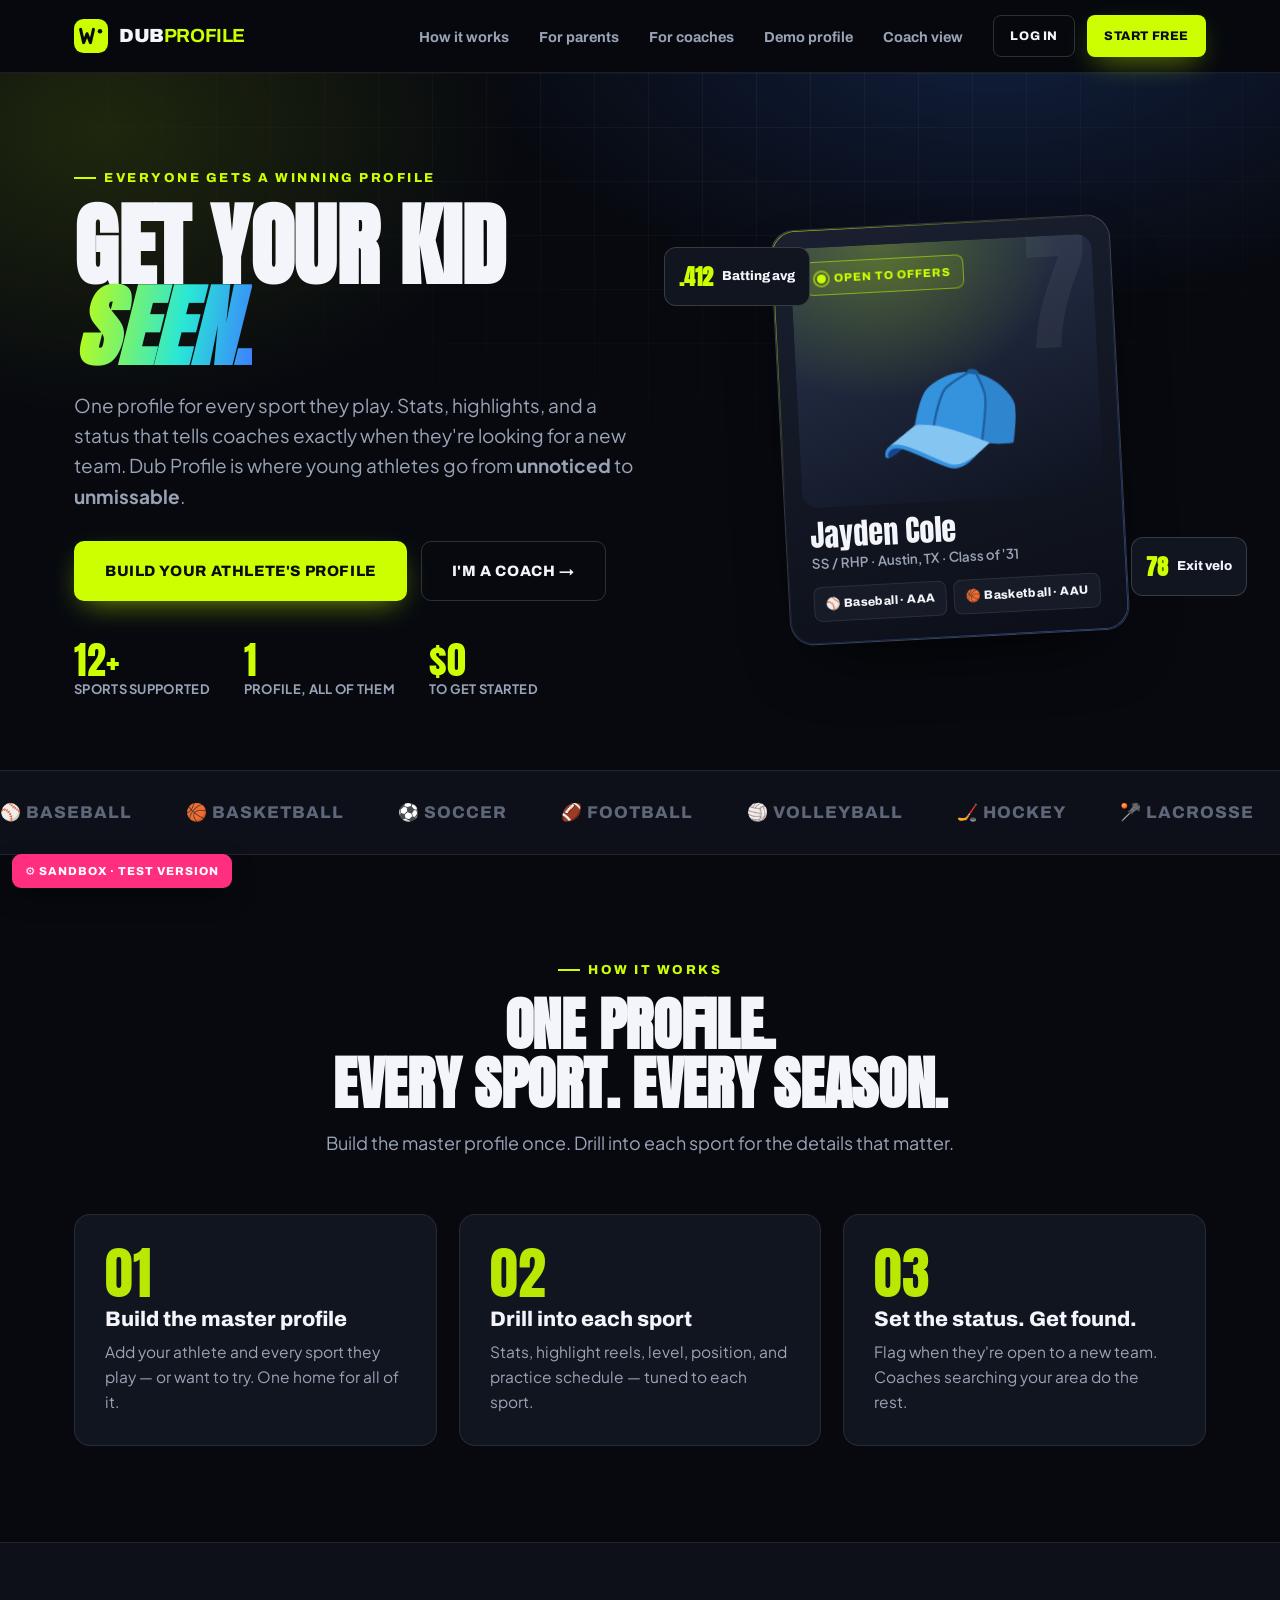
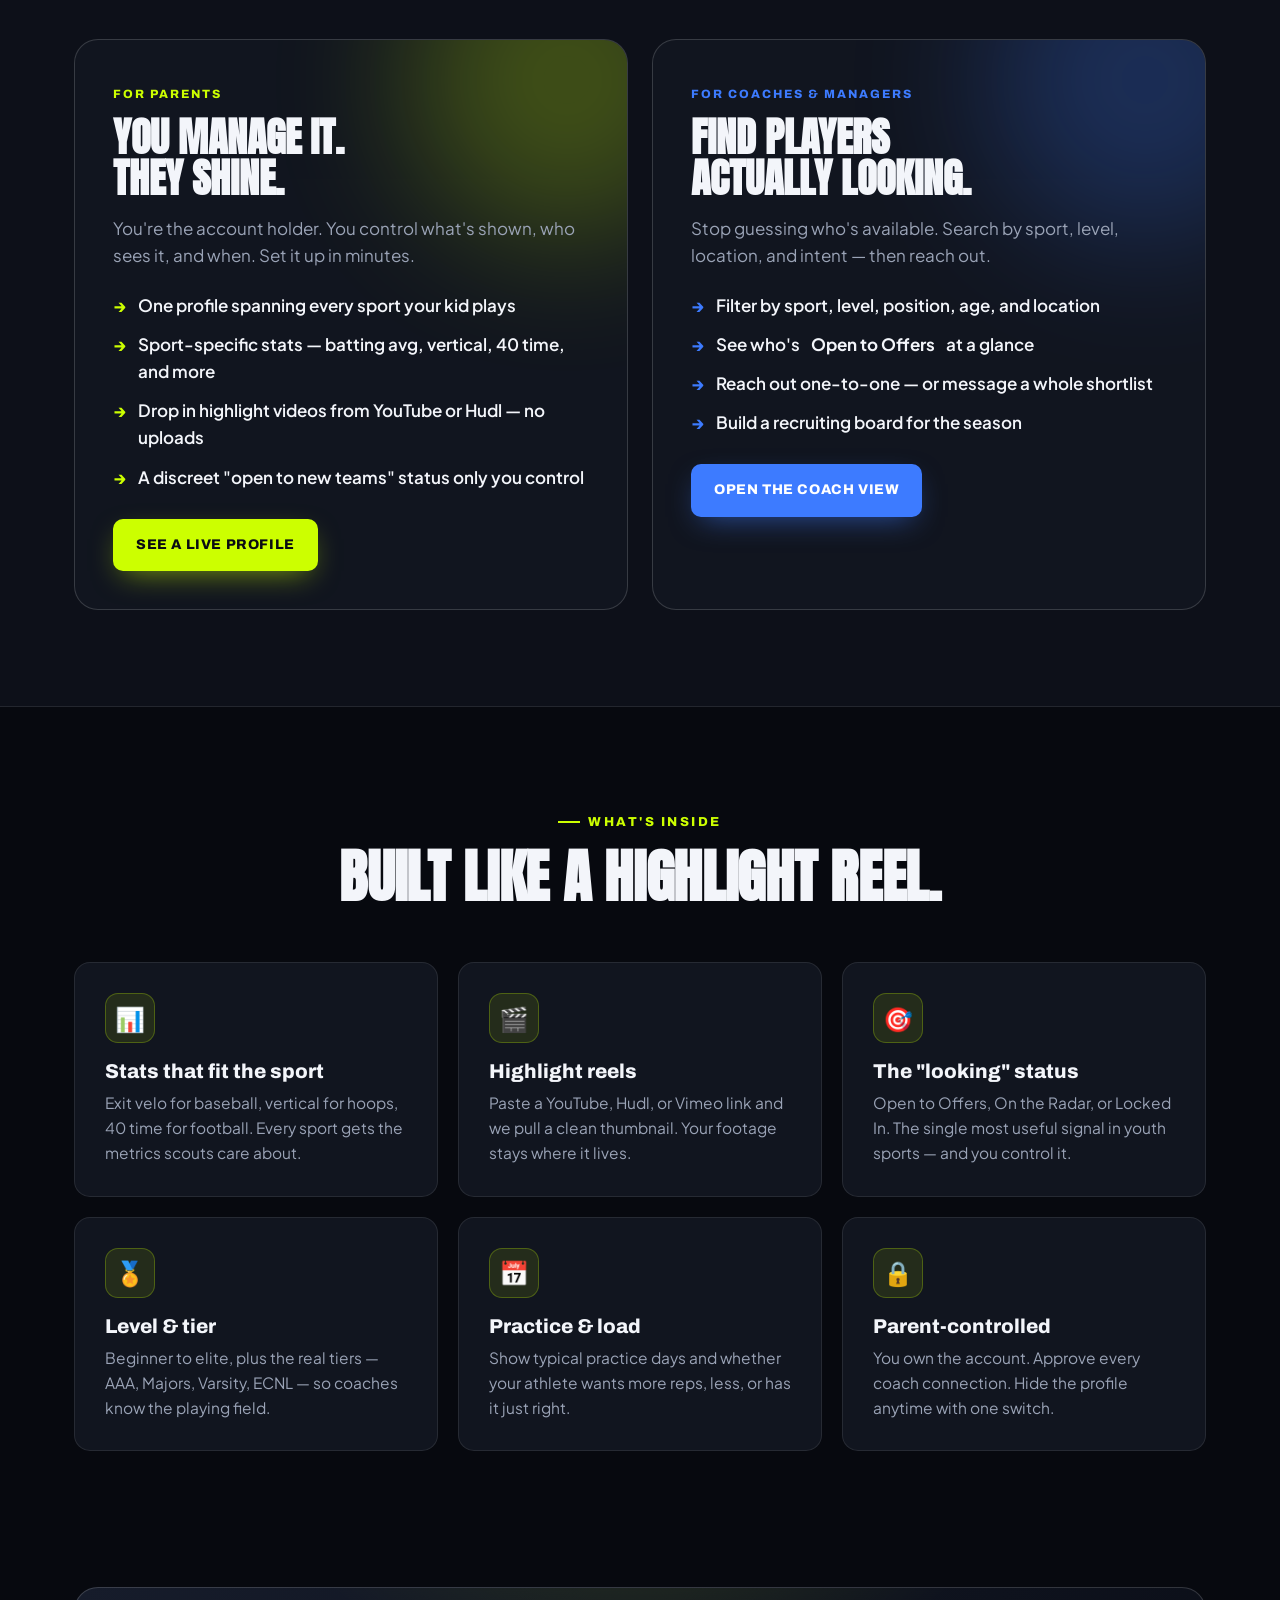
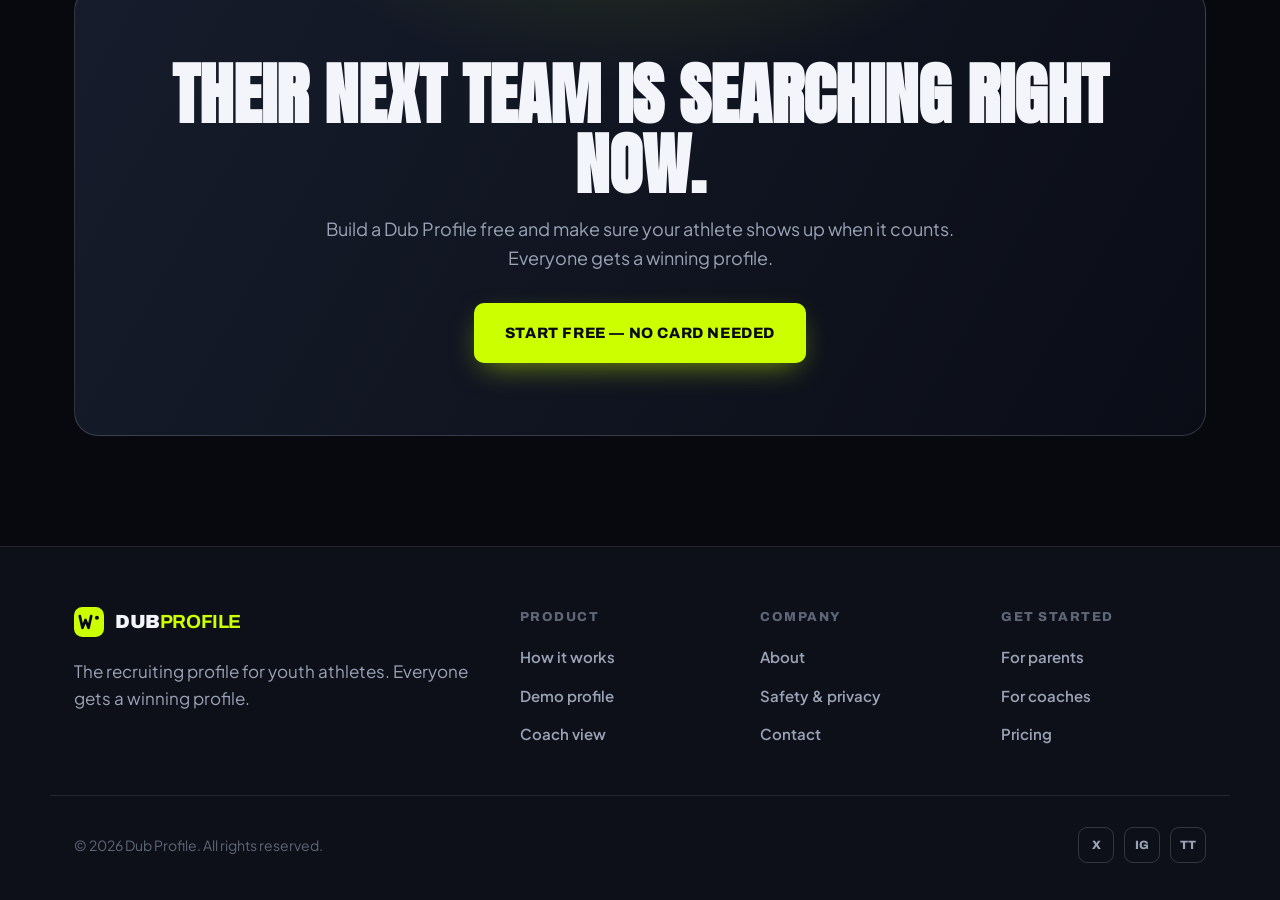
==== commit 5820f0c7: "Add working profile builder + brand tagline - New create.html: parents fill in a real form to build " ====
--- a/sandbox/index.html
+++ b/sandbox/index.html
@@ -42,7 +42,7 @@
           <li><a href="discover.html">Coach view</a></li>
           <li class="nav-cta-group">
             <a href="#" class="btn btn-ghost btn-sm">Log in</a>
-            <a href="#start" class="btn btn-primary btn-sm">Start free</a>
+            <a href="create.html" class="btn btn-primary btn-sm">Start free</a>
           </li>
         </ul>
       </nav>
@@ -55,7 +55,7 @@
       <div class="grid-overlay" aria-hidden="true"></div>
       <div class="container hero-grid">
         <div class="hero-copy" data-reveal>
-          <span class="eyebrow">LinkedIn for youth sports</span>
+          <span class="eyebrow">Everyone gets a winning profile</span>
           <h1>Get your kid <em class="grad-text">seen.</em></h1>
           <p class="lead">
             One profile for every sport they play. Stats, highlights, and a status that
@@ -63,7 +63,7 @@
             young athletes go from <strong>unnoticed</strong> to <strong>unmissable</strong>.
           </p>
           <div class="hero-actions" id="start">
-            <a href="athlete.html" class="btn btn-primary btn-lg">Build your athlete's profile</a>
+            <a href="create.html" class="btn btn-primary btn-lg">Build your athlete's profile</a>
             <a href="discover.html" class="btn btn-ghost btn-lg">I'm a coach →</a>
           </div>
           <div class="hero-stats">
@@ -181,8 +181,8 @@
       <div class="container">
         <div class="cta-card" data-reveal>
           <h2>Their next team is searching right now.</h2>
-          <p>Build a Dub Profile free and make sure your athlete shows up when it counts.</p>
-          <a href="athlete.html" class="btn btn-primary btn-lg">Start free — no card needed</a>
+          <p>Build a Dub Profile free and make sure your athlete shows up when it counts. Everyone gets a winning profile.</p>
+          <a href="create.html" class="btn btn-primary btn-lg">Start free — no card needed</a>
         </div>
       </div>
     </section>
@@ -192,7 +192,7 @@
     <div class="container footer-grid">
       <div class="footer-brand">
         <a href="index.html" class="brand"><span class="brand-mark" aria-hidden="true"><svg viewBox="0 0 36 36" width="30" height="30"><rect width="36" height="36" rx="10" fill="url(#gf)"/><path d="M7 11l3.2 14 3.6-9.4L17.4 25 20.6 11" fill="none" stroke="#07090f" stroke-width="3.2" stroke-linecap="round" stroke-linejoin="round"/><circle cx="27.5" cy="13" r="2.4" fill="#07090f"/><defs><linearGradient id="gf" x1="0" y1="0" x2="36" y2="36"><stop stop-color="#ccff00"/><stop offset="1" stop-color="#9fd000"/></linearGradient></defs></svg></span><span class="brand-name">DUB<b>PROFILE</b></span></a>
-        <p class="footer-tagline">The recruiting profile for youth athletes. One profile, every sport, get seen.</p>
+        <p class="footer-tagline">The recruiting profile for youth athletes. Everyone gets a winning profile.</p>
       </div>
       <nav class="footer-col" aria-label="Product"><h4>Product</h4><ul><li><a href="#how">How it works</a></li><li><a href="athlete.html">Demo profile</a></li><li><a href="discover.html">Coach view</a></li></ul></nav>
       <nav class="footer-col" aria-label="Company"><h4>Company</h4><ul><li><a href="#">About</a></li><li><a href="#">Safety &amp; privacy</a></li><li><a href="#">Contact</a></li></ul></nav>
--- a/sandbox/styles.css
+++ b/sandbox/styles.css
@@ -629,6 +629,31 @@
   body { font-size: 16px; }
 }
 
+/* ============================================================
+   PROFILE BUILDER (create.html)
+   ============================================================ */
+.builder { max-width: 840px; margin: 10px auto 90px; }
+.builder h1 { font-family: var(--display); font-size: clamp(34px,5.5vw,58px); text-transform: uppercase; line-height: .92; }
+.builder .hint { color: var(--muted); margin: 12px 0 0; }
+.builder-card { background: var(--panel); border: 1px solid var(--line); border-radius: var(--r); padding: 26px; margin-top: 22px; }
+.builder-card > h2 { font-family: var(--head); font-weight: 800; font-size: 20px; text-transform: uppercase; letter-spacing: .5px; margin: 0 0 6px; }
+.builder-card > .sub { color: var(--muted); font-size: 14.5px; margin: 0 0 6px; }
+.builder label { display: block; font-family: var(--head); font-weight: 700; font-size: 12.5px; text-transform: uppercase; letter-spacing: .5px; color: var(--muted); margin: 16px 0 7px; }
+.builder .grid2 { display: grid; grid-template-columns: 1fr 1fr; gap: 14px; }
+.builder .grid3 { display: grid; grid-template-columns: 1fr 1fr 1fr; gap: 14px; }
+.builder select.field { appearance: none; -webkit-appearance: none; background-image: linear-gradient(45deg, transparent 50%, var(--muted) 50%), linear-gradient(135deg, var(--muted) 50%, transparent 50%); background-position: calc(100% - 18px) center, calc(100% - 13px) center; background-size: 5px 5px, 5px 5px; background-repeat: no-repeat; padding-right: 36px; }
+.builder .checkbox { display: flex; align-items: center; gap: 10px; margin-top: 16px; font-family: var(--head); font-weight: 700; color: var(--ink); cursor: pointer; }
+.builder .checkbox input { width: 18px; height: 18px; accent-color: var(--volt); }
+.sport-block { border: 1px solid var(--line-2); border-radius: 14px; padding: 22px; margin-top: 16px; position: relative; background: var(--bg-2); }
+.sport-block .sb-head { display: flex; align-items: center; justify-content: space-between; gap: 10px; }
+.sport-block .sb-head h3 { font-family: var(--head); font-weight: 800; text-transform: uppercase; font-size: 15px; letter-spacing: .5px; color: var(--volt); margin: 0; }
+.sport-block .remove { background: none; border: 1px solid var(--line-2); color: var(--muted); cursor: pointer; font-size: 13px; font-weight: 700; border-radius: 8px; padding: 6px 11px; }
+.sport-block .remove:hover { border-color: var(--magenta); color: var(--magenta); }
+.builder-actions { display: flex; gap: 12px; margin-top: 26px; flex-wrap: wrap; align-items: center; }
+.builder-saved { display: none; background: rgba(204,255,0,.1); border: 1px solid rgba(204,255,0,.4); color: var(--volt); border-radius: 12px; padding: 16px 18px; margin-top: 20px; font-weight: 700; }
+.builder-saved.show { display: block; }
+@media (max-width: 680px) { .builder .grid2, .builder .grid3 { grid-template-columns: 1fr; } }
+
 /* ===== SANDBOX badge — only on the test copy ===== */
 body::before {
   content: "⚙ SANDBOX · TEST VERSION";
